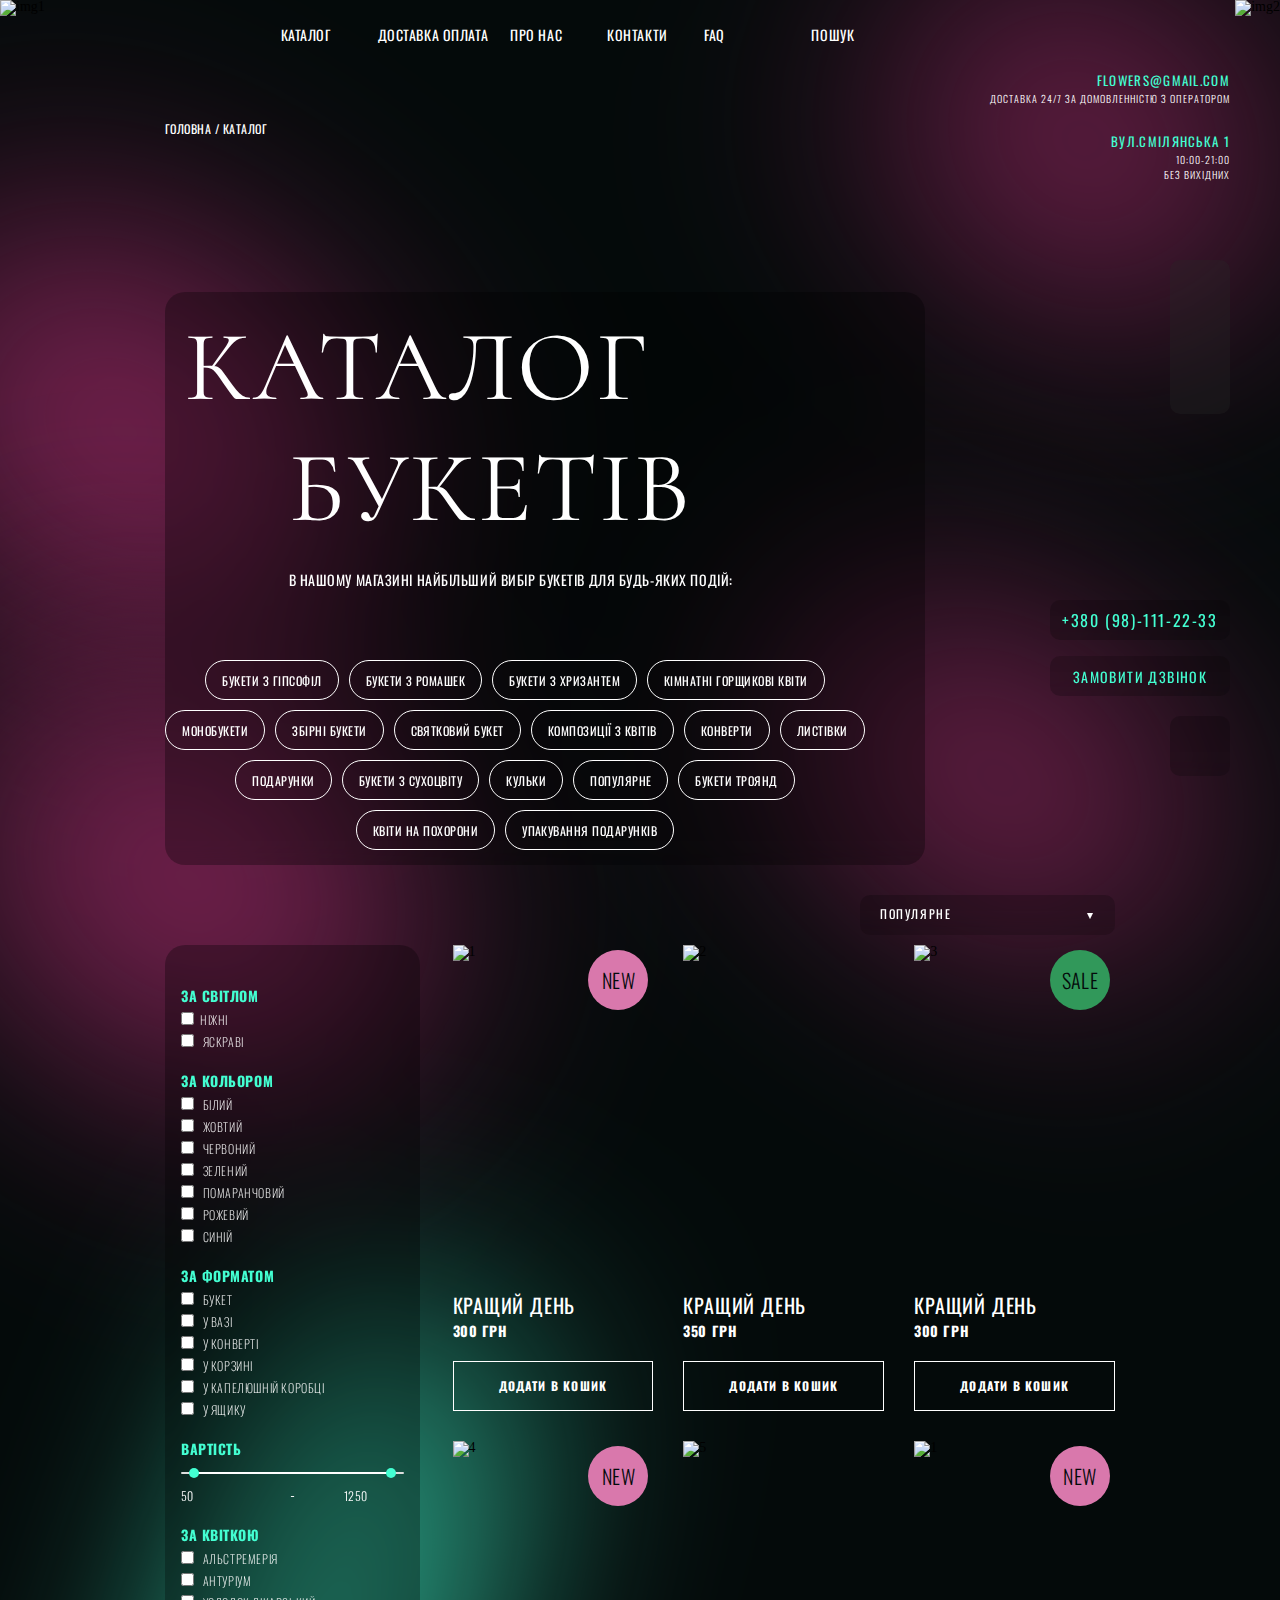
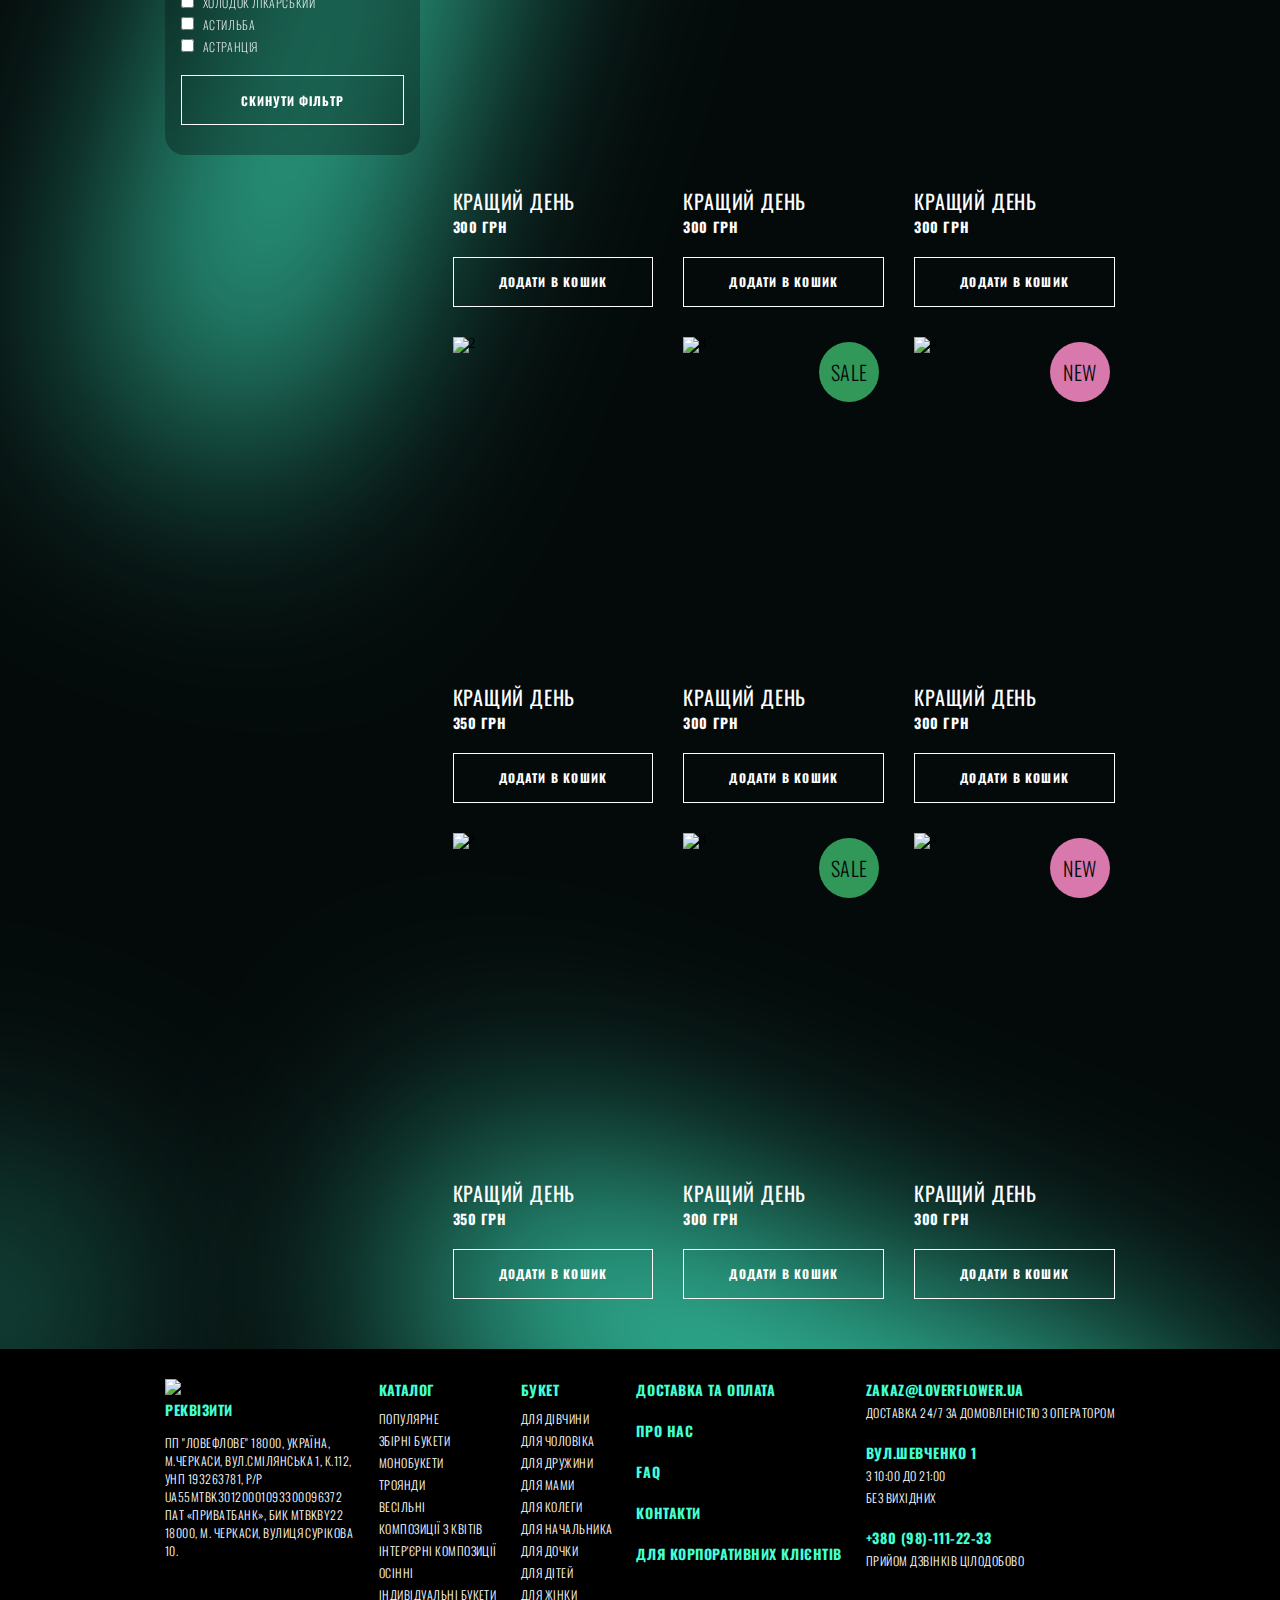
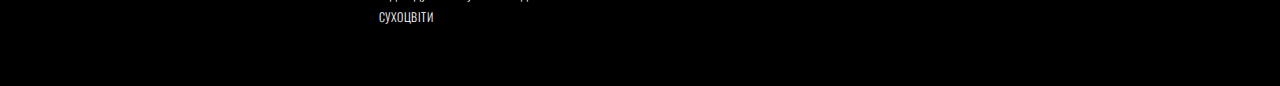
==== html/catalog.html @ b2ed5bad "03.02" ====
<!DOCTYPE html>
<html lang="en">

<head>
	<meta charset="UTF-8">
	<meta name="viewport" content="width=device-width, initial-scale=1.0">
	<!--Css-->
	<link rel="stylesheet" href="../css/catalog_style.css">
	<!--FontAwesome-->
	<link rel="stylesheet" href="../libs/fontawesome/css/all.css">

	<title>Каталог</title>
</head>

<body>
	<div class="wrapper">

		<!--Header-->
		<header class="header ">
			<div class="header__row content">
				<div class="header__top">

					<img class="header__img1" src="../img/catalog/image128.png" alt="img1">
					<img class="header__img2" src="../img/catalog/image129.png" alt="img2">
					<div class="header__ellipse1"></div>
					<div class="header__ellipse2"></div>
					<div class="header__ellipse3"></div>
					<div class="header__ellipse4"></div>
					<div class="header__ellipse5"></div>
					<div class="header__ellipse6"></div>
					<div class="header__ellipse7"></div>
					<div class="header__ellipse8"></div>
					<div class="header__ellipse9"></div>
					<div class="header__ellipse10"></div>

					<!--Menu-->
					<nav class="menu">
						<div class="menu__btn"><i id="burger" class="fa-solid fa-bars"></i></div>
						<ul class="menu__list">
							<li><a href="../index.html"><img src="../img/logos/menu_logo.png" alt=""></a></li>
							<li class="menu__item" id="catalog">Каталог
								<!--Sub menu-->
								<ul class="sub__menu">
									<li class="sub__item"> <a href="">Популярне</a></li>
									<li class="sub__item"> <a href="">Збірні букети</a></li>
									<li class="sub__item"> <a href="">Монобукети</a></li>
									<li class="sub__item"> <a href="">Троянди</a></li>
									<li class="sub__item"> <a href="">Весільні</a></li>
									<li class="sub__item"> <a href="">Композиції з квітів</a></li>
									<li class="sub__item"> <a href="">Інтер'єрні композиції</a></li>
									<li class="sub__item"> <a href="">Осінні</a></li>
									<li class="sub__item"> <a href="">Індивідуальні букети</a></li>
									<li class="sub__item"> <a href="">Сухоцвіти</a></li>
									<li class="sub__item"> <a href="">Горщикові</a></li>
									<li class="sub__item"> <a href="">Додатково</a></li>
								</ul>
							</li>
							<li class="menu__item">Доставка оплата</li>
							<li class="menu__item">Про нас</li>
							<li class="menu__item">Контакти</li>
							<li class="menu__item">FAQ</li>
							<li class="menu__item"><i class="fa-solid fa-magnifying-glass menu__item"></i>Пошук
							</li>
						</ul>
					</nav>

					<!--Текстовый блок-->
					<div class="header__text-block">
						<div class="site__location"><a href="../index.html">Головна</a> / <a href="catalog.html">Каталог</a>
						</div>

						<!--Header-Board-->
						<div class="header__board">
							<h1 class="header__title big__title">
								<span>Каталог</span>
								<span>Букетів
									<div class="header__subtitle">В нашому магазині найбільший вибір букетів для будь-яких подій:
									</div>
								</span>
							</h1>

							<!--Список категорий-->
							<ul class="header__category">
								<li class="board__li">букети з гіпсофіл</li>
								<li class="board__li">букети з ромашек</li>
								<li class="board__li">букети з хризантем</li>
								<li class="board__li">кімнатні горщикові квіти</li>
								<li class="board__li">монобукети</li>
								<li class="board__li">збірні букети</li>
								<li class="board__li">святковий букет</li>
								<li class="board__li">композиції з квітів</li>
								<li class="board__li">конверти</li>
								<li class="board__li">листівки</li>
								<li class="board__li">подарунки</li>
								<li class="board__li">букети з сухоцвіту</li>
								<li class="board__li">кульки</li>
								<li class="board__li">популярне</li>
								<li class="board__li">букети троянд</li>
								<li class="board__li">квіти на похорони</li>
								<li class="board__li">упакування подарунків</li>
							</ul>
						</div>
					</div>

					<!--Блок адрес-->
					<div class="header__address">
						<div class="address__t">
							<div class="address__title">flowers@gmail.com</div>
							<div class="address__text">Доставка 24/7 за домовленністю з оператором</div>
						</div>
						<div class="address__b">
							<div class="address__title">вул.Смілянська 1</div>
							<div class="address__text">
								<p>10:00-21:00</p>
								<p>Без вихідних</p>
							</div>
						</div>
						<div class="address__icons">
							<i class="fa-brands fa-instagram" style="color: #43FFD2"></i>
							<i class="fa-brands fa-viber" style="color: #43FFD2"></i>
							<i class="fa-solid fa-phone-volume" style="color: #43FFD2"></i>
						</div>
						<div class="address__contacts">
							<div class="address__phone">+380 (98)-111-22-33</div>
							<div class="address__call"><i class="fa-solid fa-phone" style="color:#43FFD2"></i> Замовити дзвінок
							</div>
							<div class="cart__shopping"><i class="fa-solid fa-cart-shopping" style="color:#43FFD2"></i></div>
						</div>
					</div>
				</div>

				<!--Область Сортировка, Фильтр и Каталог товаров-->
				<section class="catalog__goods">
					<!--Сортировка товаров-->
					<div class="sort__list">
						<!--Первая строка, кнопка сортировки-->
						<div class="main__sort">
							<span>Популярне</span>
							<span>▾</span>
						</div>
						<ul class="sort">
							<li class="sort__item">Популярне</li>
							<li class="sort__item">Новинки</li>
							<li class="sort__item">Від дешевшого до дорожчого</li>
							<li class="sort__item">Від дорожчого до дешевшого</li>
						</ul>
					</div>

					<!--Панель Фильтр товаров-->
					<section class="filter__goods">
						<div class="filter__open">
							<span>Фільтр товарів</span>
							<span>▾</span>
						</div>
						<form class="filter__area" action="#">
							<!--За світлом-->
							<div class="light__block">
								<h4 class="filter__title">За світлом</h4>
								<!--Пункти-->
								<label for="ch1">
									<input type="checkbox" id="ch1" />Ніжні
								</label>
								<label for="ch2">
									<input type="checkbox" id="ch2" />
									Яскраві</label>
							</div>
							<!--За кольором-->
							<div class="color__block">
								<h4 class="filter__title">За кольором</h4>
								<!--Пункти-->
								<label for="ch3"><input type="checkbox" id="ch3" />
									Білий</label>
								<label for="ch4"><input type="checkbox" id="ch4" />
									Жовтий</label>
								<label for="ch5"><input type="checkbox" id="ch5" />
									Червоний</label>
								<label for="ch6"><input type="checkbox" id="ch6" />
									Зелений</label>
								<label for="ch7"><input type="checkbox" id="ch7" />
									Помаранчовий</label>
								<label for="ch8"><input type="checkbox" id="ch8" />
									Рожевий</label>
								<label for="ch9"><input type="checkbox" id="ch9" />
									Синій</label>
							</div>
							<!--За форматом-->
							<div class="format__block">
								<h4 class="filter__title">За форматом</h4>
								<label for="ch10"><input type="checkbox" id="ch10" />
									Букет</label>
								<label for="ch11"><input type="checkbox" id="ch11" />
									У вазі</label>
								<label for="ch12"><input type="checkbox" id="ch12" />
									У конверті</label>
								<label for="ch13"><input type="checkbox" id="ch13" />
									У корзині</label>
								<label for="ch14"><input type="checkbox" id="ch14" />
									У капелюшній коробці</label>
								<label for="ch15"><input type="checkbox" id="ch15" />
									У ящику</label>
							</div>

							<!--Вартість-->
							<div class="filter__price">
								<h4 class="filter__title">Вартість</h4>

								<!--Slider-->
								<div class="slider">
									<div class="progress"></div>
								</div>

								<!--Range-input-->
								<div class="range-input">
									<input type="range" class="range-min" min="0" max="1300" value="50">
									<input type="range" class="range-max" min="0" max="1300" value="1250">
								</div>

								<!--Price input-->
								<div class="price-input">
									<!--Field min-->
									<div class="field">
										<input type="number" name="mn" class="input-min" value="50">
									</div>
									<div class="separator">-</div>
									<!--Field Max-->
									<div class="field">
										<input type="number" name="mx" class="input-max" value="1250">
									</div>
								</div>

							</div>


							<!--За квіткою-->
							<div class="filter__flower">
								<h4 class="filter__title">За квіткою</h4>
								<label for="ch16"><input type="checkbox" id="ch16" />
									Альстремерія</label>
								<label for="ch17"><input type="checkbox" id="ch17" />
									Антуріум</label>
								<label for="ch18"><input type="checkbox" id="ch18" />
									Холодок лікарський</label>
								<label for="ch19"><input type="checkbox" id="ch19" />
									Астильба</label>
								<label for="ch20"><input type="checkbox" id="ch20" />
									Астранція</label>
							</div>
							<input type="reset" class="reset__form-btn" value="Скинути фільтр" />
						</form>
					</section>

					<!--Товары/карточки-->
					<section class="goods__area">
						<!--Item 1-->
						<div class="buket__item">
							<div class="buket__item-row">
								<div class="new">NEW</div>
								<img src="../img/catalog/goods/image 114.png" alt="1" class="buket__img">
								<div class="buket__cart-title">Кращий день</div>
								<div class="buket__price">300 грн</div>
								<button class="buy__item">Додати в кошик</button>
							</div>
						</div>
						<!--Item 2-->
						<div class="buket__item">
							<div class="buket__item-row">
								<img src="../img/catalog/goods/image 130.png" alt="2" class="buket__img">
								<div class="buket__cart-title">Кращий день</div>
								<div class="buket__price">350 грн</div>
								<button class="buy__item">Додати в кошик</button>
							</div>
						</div>
						<!--Item 3-->
						<div class="buket__item">
							<div class="buket__item-row">
								<div class="sale">SALE</div>
								<img src="../img/catalog/goods/image 131.png" alt="3" class="buket__img">
								<div class="buket__cart-title">Кращий день</div>
								<div class="buket__price">300 грн</div>
								<button class="buy__item">Додати в кошик</button>
							</div>
						</div>
						<!--Item 4-->
						<div class="buket__item">
							<div class="buket__item-row">
								<div class="new">NEW</div>
								<img src="../img/catalog/goods/image 132.png" alt="4" class="buket__img">
								<div class="buket__cart-title">Кращий день</div>
								<div class="buket__price">300 грн</div>
								<button class="buy__item">Додати в кошик</button>
							</div>
						</div>
						<!--Item 5-->
						<div class="buket__item">
							<div class="buket__item-row">
								<img src="../img/catalog/goods/image 133.png" alt="5" class="buket__img">
								<div class="buket__cart-title">Кращий день</div>
								<div class="buket__price">300 грн</div>
								<button class="buy__item">Додати в кошик</button>
							</div>
						</div>
						<!--Item 6-->
						<div class="buket__item">
							<div class="buket__item-row">
								<div class="new">NEW</div>
								<img src="../img/catalog/goods/image 134.png" alt="1" class="buket__img">
								<div class="buket__cart-title">Кращий день</div>
								<div class="buket__price">300 грн</div>
								<button class="buy__item">Додати в кошик</button>
							</div>
						</div>
						<!--Item 7-->
						<div class="buket__item">
							<div class="buket__item-row">
								<img src="../img/catalog/goods/image 135.png" alt="2" class="buket__img">
								<div class="buket__cart-title">Кращий день</div>
								<div class="buket__price">350 грн</div>
								<button class="buy__item">Додати в кошик</button>
							</div>
						</div>
						<!--Item 8-->
						<div class="buket__item">
							<div class="buket__item-row">
								<div class="sale">SALE</div>
								<img src="../img/catalog/goods/image 136.png" alt="3" class="buket__img">
								<div class="buket__cart-title">Кращий день</div>
								<div class="buket__price">300 грн</div>
								<button class="buy__item">Додати в кошик</button>
							</div>
						</div>
						<!--Item 9-->
						<div class="buket__item">
							<div class="buket__item-row">
								<div class="new">NEW</div>
								<img src="../img/catalog/goods/image 137.png" alt="4" class="buket__img">
								<div class="buket__cart-title">Кращий день</div>
								<div class="buket__price">300 грн</div>
								<button class="buy__item">Додати в кошик</button>
							</div>
						</div>
						<!--Item 10-->
						<div class="buket__item">
							<div class="buket__item-row">
								<img src="../img/catalog/goods/image 138.png" alt="2" class="buket__img">
								<div class="buket__cart-title">Кращий день</div>
								<div class="buket__price">350 грн</div>
								<button class="buy__item">Додати в кошик</button>
							</div>
						</div>
						<!--Item 11-->
						<div class="buket__item">
							<div class="buket__item-row">
								<div class="sale">SALE</div>
								<img src="../img/catalog/goods/image 139.png" alt="3" class="buket__img">
								<div class="buket__cart-title">Кращий день</div>
								<div class="buket__price">300 грн</div>
								<button class="buy__item">Додати в кошик</button>
							</div>
						</div>
						<!--Item 12-->
						<div class="buket__item">
							<div class="buket__item-row">
								<div class="new">NEW</div>
								<img src="../img/catalog/goods/image 140.png" alt="4" class="buket__img">
								<div class="buket__cart-title">Кращий день</div>
								<div class="buket__price">300 грн</div>
								<button class="buy__item">Додати в кошик</button>
							</div>
						</div>
					</section>

				</section>

			</div>
		</header>
		<!--Footer-->
		<footer class="footer content">
			<div class="footer__row">
				<!--1 колонка-->
				<ul class="footer__req">
					<li><img src="../img/logos/menu_logo.png" alt="logo" class="footer__logo"></li>
					<li class="footer__title">Реквізити</li>
					<li class="footer__text">пп "ловефлове" 18000, Україна, м.Черкаси, вул.Смілянська 1, к.112, УНП
						193263781,
						р/р
						UA55MTBK30120001093300096372 ПАТ «ПриватБанк», БИК MTBKBY22 18000, м. Черкаси, вулиця Сурікова 10.
					</li>
				</ul>

				<!--2 Колонка-->
				<ul class="footer__catalog">
					<li class="footer__title">Каталог</li>
					<li><a href="" class="footer__text">Популярне</a></li>
					<li><a href="" class="footer__text">Збірні букети</a></li>
					<li><a href="" class="footer__text">Монобукети</a></li>
					<li><a href="" class="footer__text">Троянди</a></li>
					<li><a href="" class="footer__text">Весільні</a></li>
					<li><a href="" class="footer__text">Композиції з квітів</a></li>
					<li><a href="" class="footer__text">Інтер'єрні композиції</a></li>
					<li><a href="" class="footer__text">Осінні</a></li>
					<li><a href="" class="footer__text">Індивідуальні букети</a></li>
					<li><a href="" class="footer__text">Сухоцвіти</a></li>
				</ul>

				<!--3 колонка-->
				<ul class="footer__buket">
					<li class="footer__title">Букет</li>
					<li><a href="" class="footer__text">Для дівчини</a></li>
					<li><a href="" class="footer__text">Для чоловіка</a></li>
					<li><a href="" class="footer__text">Для дружини</a></li>
					<li><a href="" class="footer__text">Для мами</a></li>
					<li><a href="" class="footer__text">Для колеги</a></li>
					<li><a href="" class="footer__text">Для начальника</a></li>
					<li><a href="" class="footer__text">Для дочки</a></li>
					<li><a href="" class="footer__text">Для дітей</a></li>
					<li><a href="" class="footer__text">Для жінки</a></li>
				</ul>
				<!--4 колонка-->
				<ul class="footer__delivery">
					<li><a href="" class="footer__title">Доставка та оплата</a></li>
					<li><a href="" class="footer__title">Про нас</a></li>
					<li><a href="" class="footer__title">FAQ</a></li>
					<li><a href="" class="footer__title">Контакти</a></li>
					<li><a href="" class="footer__title">Для корпоративних клієнтів</a></li>
				</ul>
				<!--5 колонка-->
				<ul class="footer__info">
					<li><a href="" class="footer__title">Zakaz@loverflower.ua</a></li>
					<li><a href="" class="footer__text">Доставка 24/7 за домовленістю з оператором</a></li>
					<li><a href="" class="footer__title">вул.Шевченко 1</a></li>
					<li><a href="" class="footer__text">З 10:00 до 21:00</a></li>
					<li><a href="" class="footer__text">Без вихідних</a></li>
					<li><a href="" class="footer__title">+380 (98)-111-22-33</a></li>
					<li><a href="" class="footer__text">Прийом дзвінків цілодобово</a></li>
					<li class="footer__icons">
						<i class="fa-brands fa-square-instagram" style="color: #43FFD2"></i>
						<i class="fa-brands fa-viber" style="color: #43FFD2"></i>
						<i class="fa-solid fa-square-phone" style="color: #43FFD2"></i>
					</li>
				</ul>
			</div>
		</footer>


		<script src="../js/catalog.js"></script>
</body>

</html>
---- css/catalog_style.css ----
@charset "UTF-8";
/*Обнуление*/
@import url("https://fonts.googleapis.com/css2?family=Oswald:wght@200;300;400;500;600;700&display=swap");
@import url("https://fonts.googleapis.com/css2?family=Cormorant:ital,wght@0,300;0,400;0,500;0,600;0,700;1,300;1,400;1,500;1,600;1,700&display=swap");
* {
  padding: 0;
  margin: 0;
  border: 0;
}

*,
*:before,
*:after {
  -moz-box-sizing: border-box;
  -webkit-box-sizing: border-box;
  box-sizing: border-box;
}

:focus,
:active {
  outline: none;
}

a:focus,
a:active {
  outline: none;
}

nav,
footer,
header,
aside {
  display: block;
}

html,
body {
  height: 100%;
  width: 100%;
  font-size: 100%;
  line-height: 1;
  font-size: 14px;
  -ms-text-size-adjust: 100%;
  -moz-text-size-adjust: 100%;
  -webkit-text-size-adjust: 100%;
}

input,
button,
textarea {
  font-family: inherit;
}

input::-ms-clear {
  display: none;
}

button {
  cursor: pointer;
}

button::-moz-focus-inner {
  padding: 0;
  border: 0;
}

a,
a:visited {
  text-decoration: none;
}

a:hover {
  text-decoration: none;
}

ul li {
  list-style: none;
}

img {
  vertical-align: top;
}

h1,
h2,
h3,
h4,
h5,
h6 {
  font-size: inherit;
  font-weight: 400;
}

/*--------------------*/
.footer {
  background-color: #000;
}

.footer__row {
  display: flex;
  width: 100%;
  height: 337px;
  justify-content: space-between;
  padding-top: 30px;
}
.footer__row li {
  margin-bottom: 4px;
}

.footer__req {
  display: flex;
  flex-direction: column;
  flex: 0 1 20%;
}

.footer__title {
  font-family: "Oswald";
  font-style: normal;
  font-weight: 700;
  font-size: 14px;
  line-height: 21px;
  letter-spacing: 0.04em;
  text-transform: uppercase;
  color: #43ffd2;
}

.footer__text {
  font-family: "Oswald";
  font-style: normal;
  font-weight: 300;
  font-size: 12px;
  line-height: 18px;
  letter-spacing: 0.04em;
  text-transform: uppercase;
  color: #ffffff;
  margin-top: 10px;
}

.footer__catalog {
  flex-direction: column;
  transition: 150ms all;
}
.footer__catalog :nth-child(2) {
  margin-top: 10px;
}
.footer__catalog li:hover {
  text-decoration: underline;
  transition: 150ms all;
}
.footer__catalog a {
  transition: 150ms all;
}
.footer__catalog a:hover {
  text-decoration: underline;
  transition: 150ms all;
}

.footer__buket {
  flex-direction: column;
  transition: 150ms all;
}
.footer__buket :nth-child(2) {
  margin-top: 10px;
}
.footer__buket li:hover {
  text-decoration: underline;
  transition: 150ms all;
}
.footer__buket a {
  transition: 150ms all;
}
.footer__buket a:hover {
  text-decoration: underline;
  transition: 150ms all;
}

.footer__delivery {
  flex-direction: column;
  transition: 150ms all;
}
.footer__delivery li {
  margin-bottom: 20px;
}
.footer__delivery li:hover {
  text-decoration: underline;
  transition: 150ms all;
}
.footer__delivery a {
  transition: 150ms all;
}
.footer__delivery a:hover {
  text-decoration: underline;
  transition: 150ms all;
}

.footer__info li:nth-child(3n) {
  margin-top: 20px;
}
.footer__info li :last-child {
  margin-top: 20px;
}

.footer__icons {
  display: flex;
  font-size: 24px;
  align-items: center;
  margin-top: 20px;
}
.footer__icons i {
  margin-right: 10px;
}
.footer__icons i:last-child {
  margin-top: 0;
}

@media (max-width: 997px) {
  .footer__row {
    display: grid;
    gap: 20px;
    grid-auto-rows: auto 1fr;
    grid-auto-columns: repeat(4, 1fr);
    height: 100%;
    justify-content: center;
    padding: 0 auto;
    padding-top: 10px;
    margin-bottom: 30px;
  }
  .footer__req {
    margin: 0 auto;
    align-items: center;
    grid-column: 1/5;
    grid-row: 1;
    margin-bottom: 30px;
    width: 70%;
  }
  .footer__catalog {
    margin-top: 0;
  }
  .footer__catalog :nth-child(2) {
    margin-top: 0px;
  }
  .footer__buket {
    margin-top: 0;
  }
  .footer__buket :nth-child(2) {
    margin-top: 0px;
  }
  .footer__delivery {
    margin-top: 0;
  }
  .footer__info {
    margin-top: 0;
  }
}
@media (max-width: 667px) {
  .footer__row {
    display: flex;
    flex-direction: column;
  }
  .footer__req {
    width: 80%;
  }
  .footer__catalog {
    display: flex;
    flex-direction: column;
    width: 80%;
    margin: 0 auto;
    align-items: center;
    justify-content: center;
  }
  .footer__buket {
    display: flex;
    flex-direction: column;
    width: 80%;
    margin: 0 auto;
    align-items: center;
    justify-content: center;
  }
  .footer__delivery {
    display: flex;
    flex-direction: column;
    width: 80%;
    margin: 0 auto;
    align-items: center;
    justify-content: center;
  }
  .footer__info {
    display: flex;
    flex-direction: column;
    width: 80%;
    margin: 0 auto;
    align-items: center;
    justify-content: center;
  }
}
.wrapper {
  display: flex;
  flex-direction: column;
  margin: auto;
  box-sizing: border-box;
  background: #040a0a;
  min-width: 400px;
}

.content {
  display: flex;
  max-width: 1440px;
  width: 100%;
  min-width: 400px;
  height: auto;
  padding: 0 165px;
  margin: 0 auto;
  overflow: hidden;
  box-sizing: border-box;
}
@media screen and (max-width: 1200px) {
  .content {
    padding: 0 100px;
  }
}
@media screen and (max-width: 767px) {
  .content {
    padding: 0 30px;
  }
}

.hidden {
  display: none;
}

.header__row {
  display: flex;
  flex-direction: column;
  position: relative;
  z-index: 1;
  padding-bottom: 50px;
}

.header__img1 {
  position: absolute;
  top: 0;
  left: 0;
  z-index: 1;
}

.header__img2 {
  position: absolute;
  top: 0;
  right: 0;
  z-index: 1;
}

.header__ellipse1 {
  position: absolute;
  top: 250px;
  left: -10%;
  z-index: 0;
  width: 504.417px;
  height: 360.441px;
  transform: rotate(32.828deg);
  border-radius: 504.417px;
  background: #7d2253;
  filter: blur(125px);
}

.header__ellipse2 {
  position: absolute;
  top: 0;
  right: 0;
  z-index: 0;
  width: 392.696px;
  height: 280.609px;
  transform: rotate(32.828deg);
  border-radius: 392.696px;
  background: #7d2253;
  filter: blur(125px);
}

.header__ellipse3 {
  position: absolute;
  top: 700px;
  left: -5%;
  z-index: 0;
  width: 504.417px;
  height: 360.441px;
  transform: rotate(32.828deg);
  border-radius: 504.417px;
  background: #7d2253;
  filter: blur(125px);
}

.header__ellipse4 {
  position: absolute;
  z-index: 0;
  top: 650px;
  right: 5%;
  width: 434.992px;
  height: 256.066px;
  transform: rotate(32.828deg);
  border-radius: 434.992px;
  background: #7d2253;
  filter: blur(125px);
}

.header__ellipse5 {
  position: absolute;
  z-index: 0;
  top: 1600px;
  left: -5%;
  width: 747.738px;
  height: 173.928px;
  transform: rotate(-71.859deg);
  border-radius: 747.738px;
  background: #43ffd2;
  filter: blur(125px);
}

.header__ellipse6 {
  position: absolute;
  z-index: 0;
  top: 95%;
  left: -5%;
  width: 99.587px;
  height: 211.054px;
  transform: rotate(21.097deg);
  background: #43ffd2;
  filter: blur(125px);
}

.header__ellipse7 {
  position: absolute;
  z-index: 0;
  top: 98%;
  left: 30%;
  width: 879.44px;
  height: 211.054px;
  transform: rotate(21.097deg);
  border-radius: 879.44px;
  background: #43ffd2;
  filter: blur(125px);
}

.header__ellipse8 {
  position: absolute;
  z-index: 1;
  top: 95%;
  right: 0;
  width: 354.93px;
  height: 364.216px;
  transform: rotate(32.828deg);
  fill: #7d2253;
  filter: blur(125px);
}

@media screen and (max-width: 997px) {
  .content {
    width: 100vw;
    padding: 0 30px;
  }
  .header__row {
    padding: 0 30px;
    background-size: cover;
    background-position: 50%;
    min-height: 100vh;
  }
}
@media (max-width: 667px) {
  .wrapper {
    min-width: 300px;
    width: 100%;
  }
  .content {
    padding: 0 0;
  }
  .header__row {
    padding: 0 15px;
  }
}
.menu {
  max-width: 715px;
  position: relative;
  z-index: 10;
  flex: 0 1 100%;
  height: 80px;
}

.menu__list {
  display: flex;
  flex: 1 1 100%;
  height: 70px;
  justify-content: space-around;
  align-items: center;
  color: #fff;
  font-family: "Oswald";
  font-size: 14px;
  text-transform: uppercase;
  letter-spacing: 0.04em;
}
.menu__list li {
  min-width: 90px;
  width: auto-fit;
  padding-left: 15px;
  cursor: pointer;
}
.menu__list span {
  margin-left: 12px;
}

.menu__btn {
  display: none;
  font-size: 40px;
  margin: 30px 20px 20px 20px;
}

#burger {
  color: #43ffd2;
}
#burger:hover {
  color: #95ffe6;
}

.menu__item {
  box-sizing: border-box;
  position: relative;
  transition: 150ms all;
}
.menu__item i {
  margin-right: 10px;
}

.menu__list li:hover,
.menu__list a:hover {
  transition: 150ms all;
  color: #43ffd2;
  text-decoration: underline;
}

.sub__menu {
  display: none;
  position: absolute;
  z-index: 2;
  top: 50px;
  left: 0;
  width: 260px;
  padding-bottom: 10px;
  background: rgba(0, 0, 0, 0.2);
  backdrop-filter: blur(10px);
  font-family: "Oswald";
  font-style: normal;
  font-weight: 400;
  font-size: 14px;
  line-height: 21px;
  letter-spacing: 0.04em;
  text-transform: uppercase;
  color: #ffffff;
}

.sub__menu a {
  color: #ffffff;
}

.sub__item {
  margin-top: 5px;
}

.big__title {
  color: #fff;
  font-family: Cormorant;
  font-size: 100px;
  font-style: normal;
  font-weight: 400;
  line-height: normal;
  letter-spacing: 2px;
  text-transform: uppercase;
}

@media (max-width: 710px) {
  .big__title {
    font-size: 70px;
    margin-top: 20px;
  }
}
.site__location {
  position: relative;
  z-index: 1;
  margin-top: 40px;
  color: #fff;
  font-family: Oswald;
  font-size: 12px;
  font-style: normal;
  font-weight: 400;
  line-height: normal;
  letter-spacing: 0.48px;
  text-transform: uppercase;
}
.site__location a {
  text-decoration: none;
  color: #fff;
  transition: all 150ms;
}
.site__location a:hover {
  color: #43ffd2;
  transition: all 150ms;
}
@media (max-width: 710px) {
  .site__location {
    margin-top: 0;
  }
}

.header__board {
  display: flex;
  flex-direction: column;
  max-width: 920px;
  margin-right: 10px;
  position: relative;
  z-index: 1;
  margin: 155px 0 0 0;
  padding: 15px 0px;
  border-radius: 20px;
  background: rgba(0, 0, 0, 0.3);
  backdrop-filter: blur(10px);
}

@media (max-width: 1440px) {
  .header__board {
    width: 80%;
  }
}
@media (max-width: 1315px) {
  .header__board {
    padding-right: 50px;
  }
}
@media (max-width: 997px) {
  .header__board {
    width: 100%;
    margin-top: 50px;
  }
}
@media (max-width: 710px) {
  .header__board {
    /*background: none;
    backdrop-filter: none;*/
    margin-left: none;
    margin-top: 50px;
    padding: 0;
  }
}
.header__title {
  display: flex;
  flex-direction: column;
  padding-left: 20px;
}
@media (max-width: 997px) {
  .header__title {
    justify-content: center;
  }
}
@media (max-width: 710px) {
  .header__title {
    padding-left: 0px;
    align-items: center;
  }
}

.header__title > span:last-child {
  width: 100%;
  margin-left: 25%;
}
@media (max-width: 1315px) {
  .header__title > span:last-child {
    margin-left: 15%;
  }
}
@media (max-width: 710px) {
  .header__title > span:last-child {
    margin-left: 0%;
    margin-bottom: 20px;
    text-align: center;
  }
}

.header__subtitle {
  color: #fff;
  font-family: Oswald;
  font-size: 14px;
  font-style: normal;
  font-weight: 400;
  line-height: normal;
  letter-spacing: 0.56px;
  text-transform: uppercase;
  width: 100%;
  margin-top: 20px;
}

.header__category {
  display: flex;
  flex-wrap: wrap;
  margin: auto;
  justify-content: center;
  margin-top: 60px;
  cursor: pointer;
}
@media (max-width: 710px) {
  .header__category {
    display: none;
  }
}

.board__li {
  margin: 10px 10px 0px 0px;
  display: flex;
  flex: 0 1 auto;
  color: #fff;
  font-family: Oswald;
  font-size: 12px;
  font-style: normal;
  font-weight: 400;
  line-height: normal;
  letter-spacing: 0.48px;
  text-transform: uppercase;
  border-radius: 40px;
  border: 0.5px solid #fff;
  padding: 11px 16px;
  max-height: 40px;
  white-space: nowrap;
  align-items: center;
  justify-content: center;
  transition: all 150ms;
}

.li__chosen {
  color: #43ffd2;
  border-color: #43ffd2;
  transition: all 150ms;
}

@media screen and (max-width: 997px) {
  .menu {
    max-width: 100%;
  }
  .menu__list {
    display: none;
    flex: 1 0 100%;
    flex-direction: column;
    justify-content: start;
    align-items: start;
    width: 100%;
    height: 90vh;
    margin-top: 40px;
    padding-bottom: 20px;
    z-index: 4;
    background: rgba(0, 0, 0, 0.5);
    backdrop-filter: blur(10px);
  }
  .menu__list li {
    margin-top: 10px;
    font-size: 1.5rem;
  }
  .menu__btn {
    display: block;
  }
  .sub__menu {
    top: 0;
    left: 200px;
    margin: 0;
    border: 1px solid #43ffd2;
    backdrop-filter: none;
    background-color: none;
  }
}
@media screen and (max-width: 600px) {
  .menu__list {
    height: 100vh;
    margin-top: 0px;
  }
  .menu__list li {
    font-size: 1rem;
  }
  .menu__btn {
    margin: 10px 0 0 10px;
    font-size: 30px;
  }
  .sub__menu {
    width: 200px;
    left: 150px;
  }
}
.header__address {
  position: absolute;
  top: 0;
  z-index: 1;
  right: 165px;
  margin-left: 149px;
  margin-top: 20px;
  text-align: right;
  font-family: "Oswald";
}

.address__title {
  font-style: normal;
  font-weight: 400;
  font-size: 13px;
  line-height: 21px;
  letter-spacing: 0.1em;
  text-transform: uppercase;
  color: #43ffd2;
}

.address__text,
.address__text > p {
  font-style: normal;
  font-weight: 300;
  font-size: 10px;
  line-height: 15px;
  letter-spacing: 0.1em;
  text-transform: uppercase;
  color: #ffffff;
}

.address__b {
  margin-top: 25px;
}

.address__icons {
  position: absolute;
  top: 190px;
  right: 0;
  display: flex;
  flex-direction: column;
  font-size: 24px;
  width: 60px;
  height: 154px;
  border-radius: 10px;
  align-items: center;
  justify-content: space-evenly;
  background-color: rgba(40, 40, 40, 0.3);
}

.address__contacts {
  position: absolute;
  right: 0;
  top: 530px;
}

.address__phone {
  display: flex;
  align-items: center;
  justify-content: center;
  font-family: "Oswald";
  font-style: normal;
  font-weight: 400;
  font-size: 16px;
  line-height: 24px;
  letter-spacing: 0.1em;
  text-transform: uppercase;
  width: 180px;
  height: 40px;
  color: #43ffd2;
  background: rgba(0, 0, 0, 0.2);
  backdrop-filter: blur(10px);
  border-radius: 10px;
}

.address__call {
  display: flex;
  align-items: center;
  justify-content: center;
  margin-top: 16px;
  width: 180px;
  height: 40px;
  font-family: "Oswald";
  font-style: normal;
  font-weight: 400;
  font-size: 14px;
  line-height: 21px;
  letter-spacing: 0.1em;
  text-transform: uppercase;
  color: #43ffd2;
  background: rgba(0, 0, 0, 0.2);
  backdrop-filter: blur(10px);
  border-radius: 10px;
}

.cart__shopping {
  display: flex;
  position: absolute;
  right: 0;
  align-items: center;
  justify-content: center;
  width: 60px;
  height: 60px;
  font-size: 20px;
  background: rgba(0, 0, 0, 0.2);
  backdrop-filter: blur(10px);
  border-radius: 10px;
  color: #43ffd2;
  margin-top: 20px;
}

@media (max-width: 1315px) {
  .header__address {
    top: 50px;
    right: 50px;
  }
}
@media (max-width: 997px) {
  .header__address {
    display: none;
    top: 120px;
    z-index: 5;
  }
  .address__icons {
    background-color: rgba(40, 40, 40, 0);
    top: 150px;
  }
}
@media screen and (max-width: 667px) {
  .header__address {
    top: 75%;
    right: 15px;
    left: 15px;
    margin-left: 0;
    margin-top: 0;
    margin: 0 auto;
    text-align: left;
  }
  .address__b {
    display: none;
    margin-top: 10px;
  }
  .address__t {
    display: none;
  }
  .address__phone {
    display: none;
    font-size: 12px;
  }
  .address__call {
    display: none;
    font-size: 12px;
    height: auto;
    width: auto;
  }
  .address__contacts {
    display: none;
    height: 50px;
    top: 0;
    right: 0;
    font-size: 10px;
  }
  .address__icons {
    display: none;
  }
  .address__title {
    font-size: 12px;
  }
  .address__text {
    font-size: 9px;
  }
}
.catalog__goods {
  display: grid;
  box-sizing: border-box;
  grid-auto-rows: auto auto;
  grid-auto-columns: auto auto;
  column-gap: 30px;
}
@media (max-width: 997px) {
  .catalog__goods {
    column-gap: 10px;
  }
}
@media (max-width: 710px) {
  .catalog__goods {
    grid-auto-rows: auto;
    grid-template-columns: 100%;
  }
}

.sort__list {
  display: flex;
  flex-direction: column;
  position: relative;
  z-index: 5;
  grid-column: 1/3;
  justify-content: space-between;
  justify-self: end;
  align-items: center;
  align-self: flex-end;
  width: 255px;
  height: 40px;
  margin-bottom: 10px;
  margin-top: 30px;
  border-radius: 10px;
  background: rgba(0, 0, 0, 0.2);
  backdrop-filter: blur(10px);
  color: #fff;
  font-family: Oswald;
  font-size: 12px;
  font-style: normal;
  font-weight: 300;
  line-height: normal;
  letter-spacing: 0.48px;
  text-transform: uppercase;
  transition: 150ms all;
}
.sort__list:hover {
  color: #43ffd2;
  transition: 150ms all;
}
@media (max-width: 710px) {
  .sort__list {
    width: 100%;
    max-width: 100%;
    height: auto;
    background: none;
    backdrop-filter: none;
    justify-self: start;
    align-items: start;
    align-self: start;
    justify-content: start;
    padding: 0;
    margin-top: 15px;
  }
}

.main__sort {
  box-sizing: border-box;
  display: flex;
  width: 100%;
  height: 100%;
  padding: 0 20px;
  padding-top: 10px;
  align-self: center;
  justify-content: space-between;
  font-weight: 400;
  letter-spacing: 1.6px;
}
@media (max-width: 710px) {
  .main__sort {
    padding: 0;
    font-size: 16px;
    color: #43ffd2;
    justify-content: start;
  }
  .main__sort :last-child {
    margin-left: 20px;
  }
}
.main__sort:hover {
  color: #d978ac;
  transition: all 150ms;
}

.sort {
  display: none;
  flex-direction: column;
  width: 100%;
  height: fit-content;
  color: #fff;
  margin-top: 23px;
  padding: 15px 20px;
  border-radius: 10px;
  background: rgba(0, 0, 0, 0.8);
  backdrop-filter: blur(10px);
  line-height: 24px;
}
@media (max-width: 710px) {
  .sort {
    width: 257px;
    padding: 20px 0;
    justify-content: start;
    align-items: start;
    margin: 20px 0;
    background: rgba(0, 0, 0, 0.3);
  }
}
.sort li {
  transition: 150ms all;
}
@media (max-width: 710px) {
  .sort li {
    color: #fff;
    font-family: Oswald;
    font-size: 12px;
    font-style: normal;
    font-weight: 200;
    line-height: normal;
    letter-spacing: 0.6px;
    text-transform: uppercase;
    margin-top: 5px;
    padding: 0 16px 0px 16px;
  }
}
.sort li:hover {
  color: #43ffd2;
  transition: 150ms all;
}

.filter__goods {
  display: flex;
  position: relative;
  z-index: 2;
}
@media (max-width: 710px) {
  .filter__goods {
    flex-direction: column;
    grid-column: 1/2;
    grid-row: 2/3;
    column-width: 100%;
  }
}

.filter__area {
  display: flex;
  position: relative;
  z-index: 1;
  flex-direction: column;
  align-self: start;
  width: 255px;
  border-radius: 20px;
  padding: 0 16px 30px 16px;
  background: rgba(0, 0, 0, 0.3);
  backdrop-filter: blur(10px);
}
.filter__area label {
  margin-top: 5px;
  color: #fff;
  font-family: Oswald;
  font-size: 12px;
  font-style: normal;
  font-weight: 200;
  line-height: normal;
  letter-spacing: 0.6px;
  text-transform: uppercase;
}
.filter__area label input {
  margin-right: 6px;
}
.filter__area label input:checked {
  background-color: #43ffd2;
}
@media (max-width: 710px) {
  .filter__area {
    display: none;
    width: 100%;
    margin-top: 20px;
  }
}

.filter__open {
  display: none;
  width: 100%;
  justify-content: start;
  margin-top: -40px;
  color: #43ffd2;
  font-family: Oswald;
  font-size: 16px;
  font-style: normal;
  font-weight: 400;
  line-height: normal;
  letter-spacing: 1.6px;
  text-transform: uppercase;
  transition: all 150ms;
}
@media (max-width: 710px) {
  .filter__open {
    margin-top: 0;
  }
}
.filter__open :first-child {
  text-decoration: underline;
}
.filter__open :last-child {
  margin-left: 20px;
  align-items: flex-end;
}
.filter__open:hover {
  color: #d978ac;
  transition: all 150ms;
}
@media (max-width: 710px) {
  .filter__open {
    display: flex;
  }
}

.light__block {
  display: flex;
  flex-direction: column;
  margin-top: 20px;
}

.filter__title {
  color: #43ffd2;
  font-family: Oswald;
  font-size: 14px;
  font-style: normal;
  font-weight: 700;
  line-height: normal;
  letter-spacing: 0.56px;
  text-transform: uppercase;
  margin-top: 20px;
}

.color__block {
  display: flex;
  flex-direction: column;
}

.format__block {
  display: flex;
  flex-direction: column;
}

.filter__price {
  display: flex;
  flex-direction: column;
}

.price-input {
  display: flex;
  align-items: center;
  justify-content: space-between;
  margin-top: 13px;
  width: 100%;
}

.price-input .field {
  display: flex;
  align-items: center;
  height: 100%;
}

.field input {
  width: 100%;
  height: 100%;
  outline: none;
  color: #fff;
  background: none;
  font-family: Oswald;
  font-size: 12px;
  font-style: normal;
  font-weight: 300;
  line-height: normal;
  letter-spacing: 0.48px;
  text-transform: uppercase;
  -moz-appearance: textfield;
}

input[type=number]::-webkit-outer-spin-button,
input[type=number]::-webkit-inner-spin-button {
  -webkit-appearance: none;
}

.price-input .separator {
  display: flex;
  width: 100%;
  height: 100%;
  align-items: center;
  justify-content: center;
  font-size: 12px;
  color: #fff;
}

.slider {
  position: relative;
  height: 2px;
  margin-top: 13px;
  background: #ddd;
  border-radius: 5px;
}

.slider .progress {
  position: absolute;
  left: 7%;
  right: 7%;
  height: 2px;
  background: #fff;
  border-radius: 5px;
}

.range-input {
  position: relative;
}

.range-input input {
  position: absolute;
  top: -5px;
  width: 100%;
  height: 7px;
  background: none;
  -webkit-appearance: none;
  pointer-events: none;
}

input[type=range]::-webkit-slider-thumb {
  width: 10px;
  height: 10px;
  background: #43ffd2;
  -webkit-appearance: none;
  border-radius: 50%;
  pointer-events: auto;
}

input[type=range]::-moz-range-thumb {
  width: 10px;
  height: 10px;
  background: #43ffd2;
  -moz-appearance: none;
  border: none;
  border-radius: 50%;
  pointer-events: auto;
}

.filter__flower {
  display: flex;
  flex-direction: column;
}

.reset__form-btn {
  display: flex;
  align-items: center;
  justify-content: center;
  height: 50px;
  margin-top: 20px;
  font-family: oswald;
  font-size: 12px;
  font-weight: 700;
  letter-spacing: 1px;
  text-transform: uppercase;
  color: #fff;
  background-color: transparent;
  border: 1px solid #fff;
  transition: 150ms all ease-in;
}
.reset__form-btn:hover {
  border: 1px solid #43ffd2;
  color: #43ffd2;
  transition: 150ms all ease-in;
}

.goods__area {
  display: grid;
  box-sizing: border-box;
  grid-template-columns: repeat(3, minmax(200px, 33.3333333333%));
  grid-template-rows: repeat(3, auto);
  gap: 30px;
}
@media (max-width: 1200px) {
  .goods__area {
    grid-template-columns: repeat(2, minmax(200px, 50%));
    grid-template-rows: repeat(4, auto);
    column-gap: 10px;
    row-gap: 30px;
  }
}
@media (max-width: 710px) {
  .goods__area {
    margin-top: 20px;
    grid-template-columns: none;
    grid-auto-rows: none;
    grid-column: 1;
    grid-row: 3;
    column-width: 250px;
    column-gap: none;
    justify-self: center;
  }
}

.buket__item-row {
  position: relative;
  display: flex;
  flex-direction: column;
  z-index: 3;
  min-width: 33.3333333333%;
  max-height: 475px;
  box-sizing: border-box;
}
.buket__item-row img {
  max-height: 335px;
  width: 100%;
  object-fit: cover;
}

@media (max-width: 997px) {
  .buket__item {
    min-width: 50%;
    margin-left: 20px;
  }
}
@media (max-width: 710px) {
  .buket__item-row {
    min-width: none;
    width: 250px;
  }
  .buket__item {
    min-width: 100%;
    margin-left: 0;
  }
}
.buket__img {
  object-fit: cover;
  width: 100%;
  height: 450px;
}

.new {
  position: absolute;
  top: 5px;
  right: 5px;
  z-index: 6;
  display: flex;
  align-items: center;
  justify-content: center;
  width: 60px;
  height: 60px;
  border-radius: 50%;
  background: #d978ac;
  font-family: "Oswald";
  font-style: normal;
  font-weight: 300;
  font-size: 20px;
  line-height: 30px;
  letter-spacing: 0.02em;
  color: #040a0a;
}

.sale {
  position: absolute;
  top: 5px;
  right: 5px;
  display: flex;
  align-items: center;
  justify-content: center;
  width: 60px;
  height: 60px;
  background: #31985a;
  border-radius: 50%;
  font-family: "Oswald";
  font-style: normal;
  font-weight: 300;
  font-size: 20px;
  line-height: 30px;
  letter-spacing: 0.02em;
  color: #040a0a;
}

.buket__cart-title {
  font-family: "Oswald";
  font-style: normal;
  font-weight: 400;
  font-size: 20px;
  line-height: 30px;
  letter-spacing: 0.04em;
  text-transform: uppercase;
  color: #ffffff;
  margin-top: 10px;
}

.buket__price {
  font-family: "Oswald";
  font-style: normal;
  font-weight: 700;
  font-size: 14px;
  line-height: 21px;
  letter-spacing: 0.04em;
  text-transform: uppercase;
  color: #ffffff;
}

.buy__item {
  display: flex;
  align-items: center;
  justify-content: center;
  max-width: 220px;
  height: 50px;
  left: 165px;
  top: 3139px;
  border: 0.5px solid #ffffff;
  background: none;
  margin-top: 20px;
  font-family: "Oswald";
  font-style: normal;
  font-weight: 700;
  font-size: 12px;
  line-height: 18px;
  letter-spacing: 0.1em;
  text-transform: uppercase;
  color: #ffffff;
  transition: 150ms all;
}
.buy__item:hover {
  border: none;
  background: #43ffd2;
  color: #040a09;
  transition: 150ms all;
}
.buy__item:active {
  border: none;
  background: #43ffd2;
  box-shadow: inset 0px 0px 10px #01281f;
  transition: 150ms all;
}
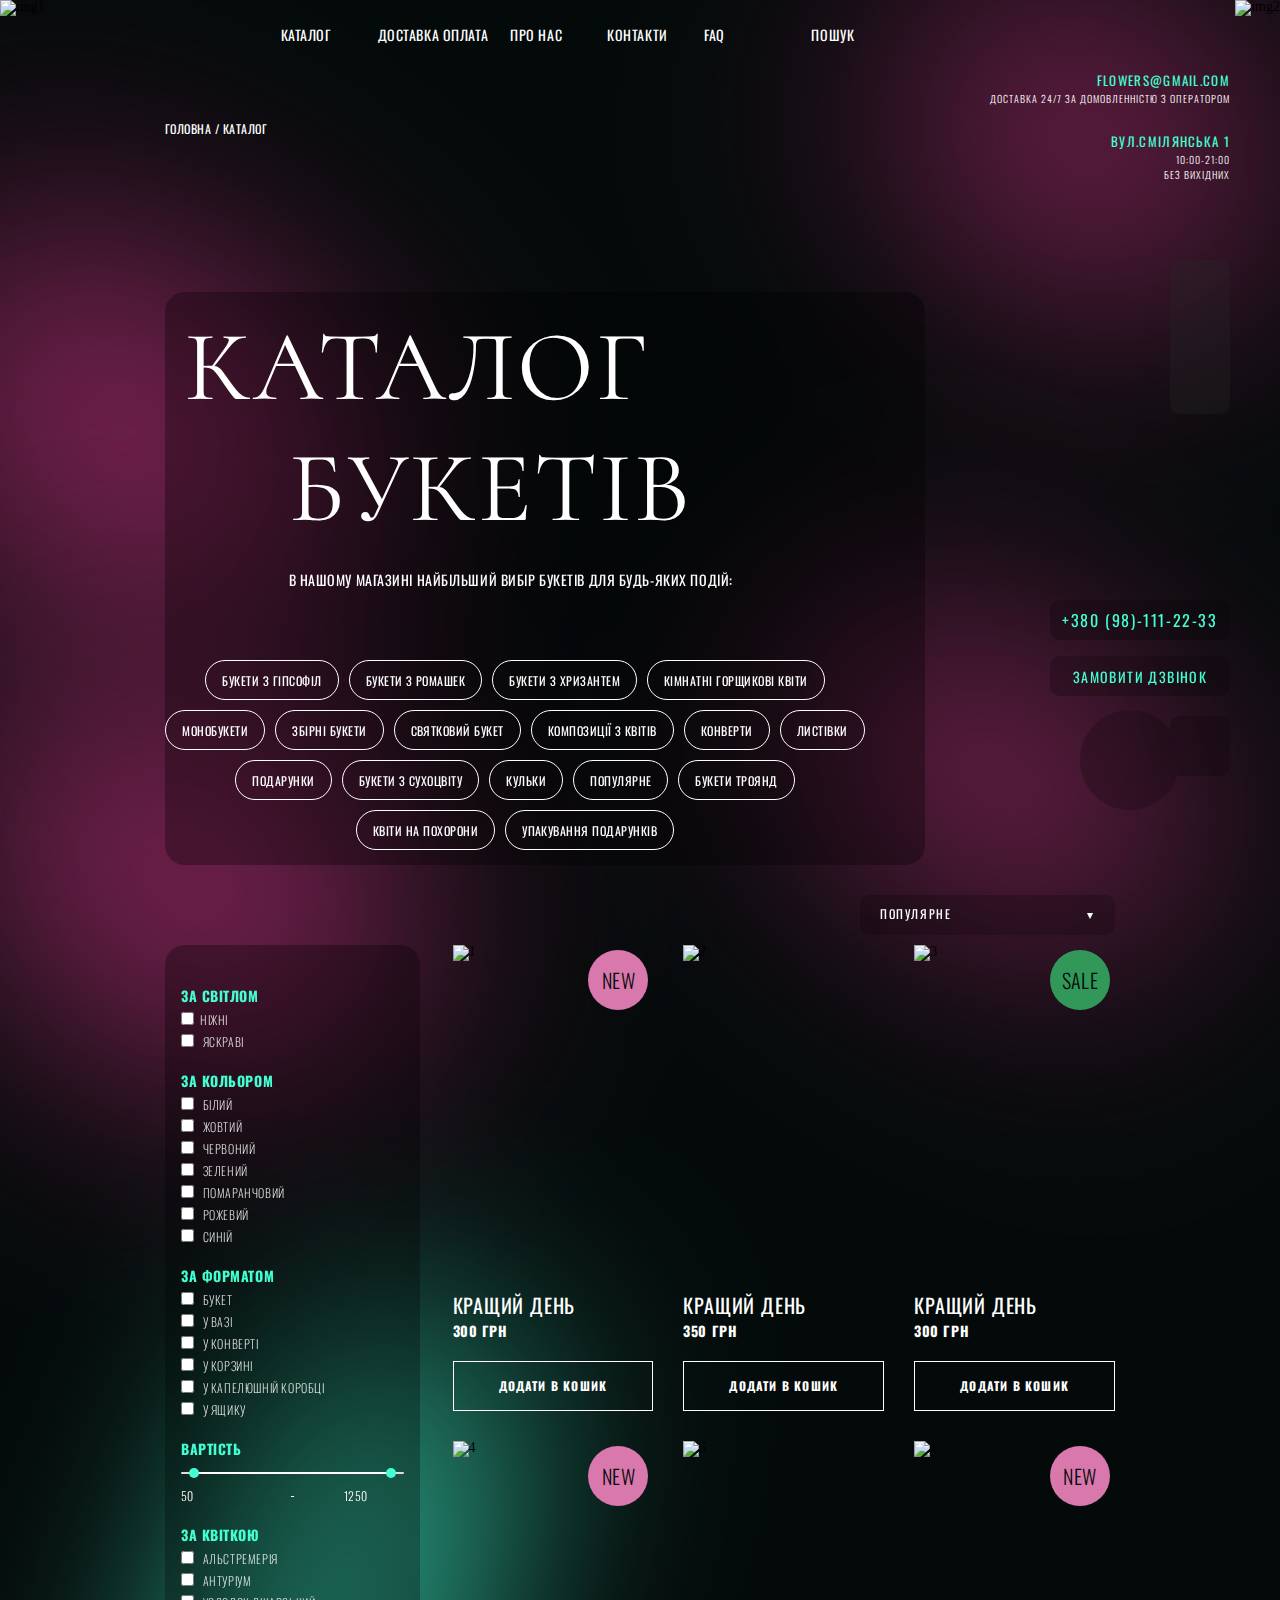
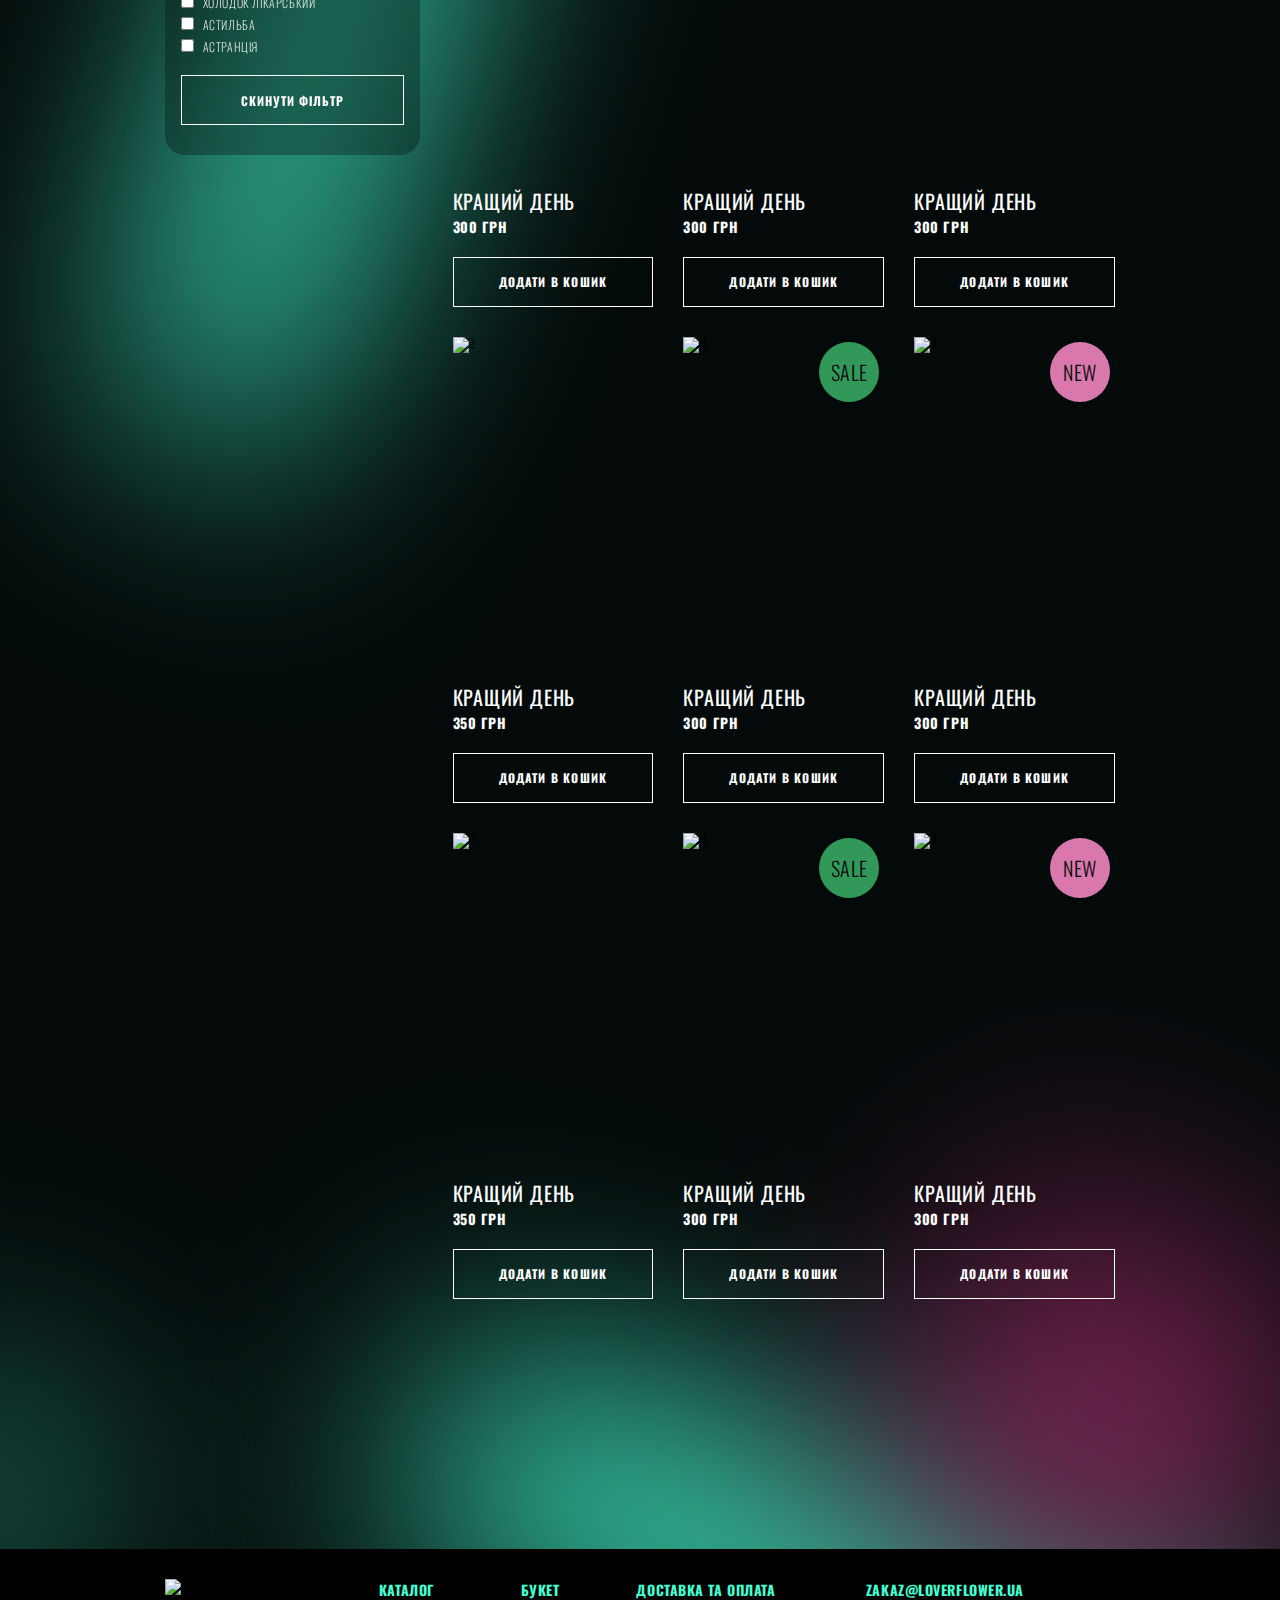
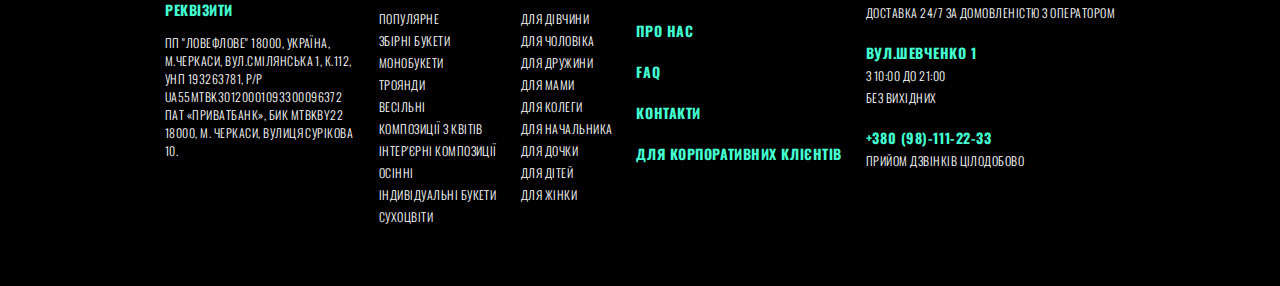
==== commit b3d5ebf5: "Catalog_Done" ====
--- a/html/catalog.html
+++ b/html/catalog.html
@@ -18,6 +18,11 @@
 		<!--Header-->
 		<header class="header ">
 			<div class="header__row content">
+				<!--Top Button-->
+				<a href="#top" class="top__button">
+					<span><i class="fa-solid fa-arrow-up"></i></span>
+				</a>
+				<a name="top"></a>
 				<div class="header__top">
 
 					<img class="header__img1" src="../img/catalog/image128.png" alt="img1">
@@ -30,9 +35,6 @@
 					<div class="header__ellipse6"></div>
 					<div class="header__ellipse7"></div>
 					<div class="header__ellipse8"></div>
-					<div class="header__ellipse9"></div>
-					<div class="header__ellipse10"></div>
-
 					<!--Menu-->
 					<nav class="menu">
 						<div class="menu__btn"><i id="burger" class="fa-solid fa-bars"></i></div>
--- a/css/catalog_style.css
+++ b/css/catalog_style.css
@@ -442,14 +442,48 @@
 
 .header__ellipse8 {
   position: absolute;
-  z-index: 1;
-  top: 95%;
+  z-index: 0;
+  top: 90%;
   right: 0;
   width: 354.93px;
   height: 364.216px;
   transform: rotate(32.828deg);
-  fill: #7d2253;
+  background: #7d2253;
   filter: blur(125px);
+}
+
+.top__button {
+  display: flex;
+  align-items: center;
+  justify-content: center;
+  position: fixed;
+  bottom: 10%;
+  right: 200px;
+  z-index: 5;
+  width: 100px;
+  height: 100px;
+  border-radius: 50%;
+  backdrop-filter: blur(20px);
+  color: #43ffd2;
+  background: rgba(0, 0, 0, 0.2);
+}
+.top__button span {
+  font-size: 40px;
+}
+@media (max-width: 1700px) {
+  .top__button {
+    right: 100px;
+  }
+}
+@media (max-width: 997px) {
+  .top__button {
+    right: 3%;
+  }
+}
+@media (max-width: 710px) {
+  .top__button {
+    bottom: 5%;
+  }
 }
 
 @media screen and (max-width: 997px) {
@@ -966,15 +1000,18 @@
   grid-auto-rows: auto auto;
   grid-auto-columns: auto auto;
   column-gap: 30px;
+  margin-bottom: 200px;
 }
 @media (max-width: 997px) {
   .catalog__goods {
     column-gap: 10px;
+    margin-bottom: 100px;
   }
 }
 @media (max-width: 710px) {
   .catalog__goods {
     grid-auto-rows: auto;
+    margin-bottom: 50px;
     grid-template-columns: 100%;
   }
 }
